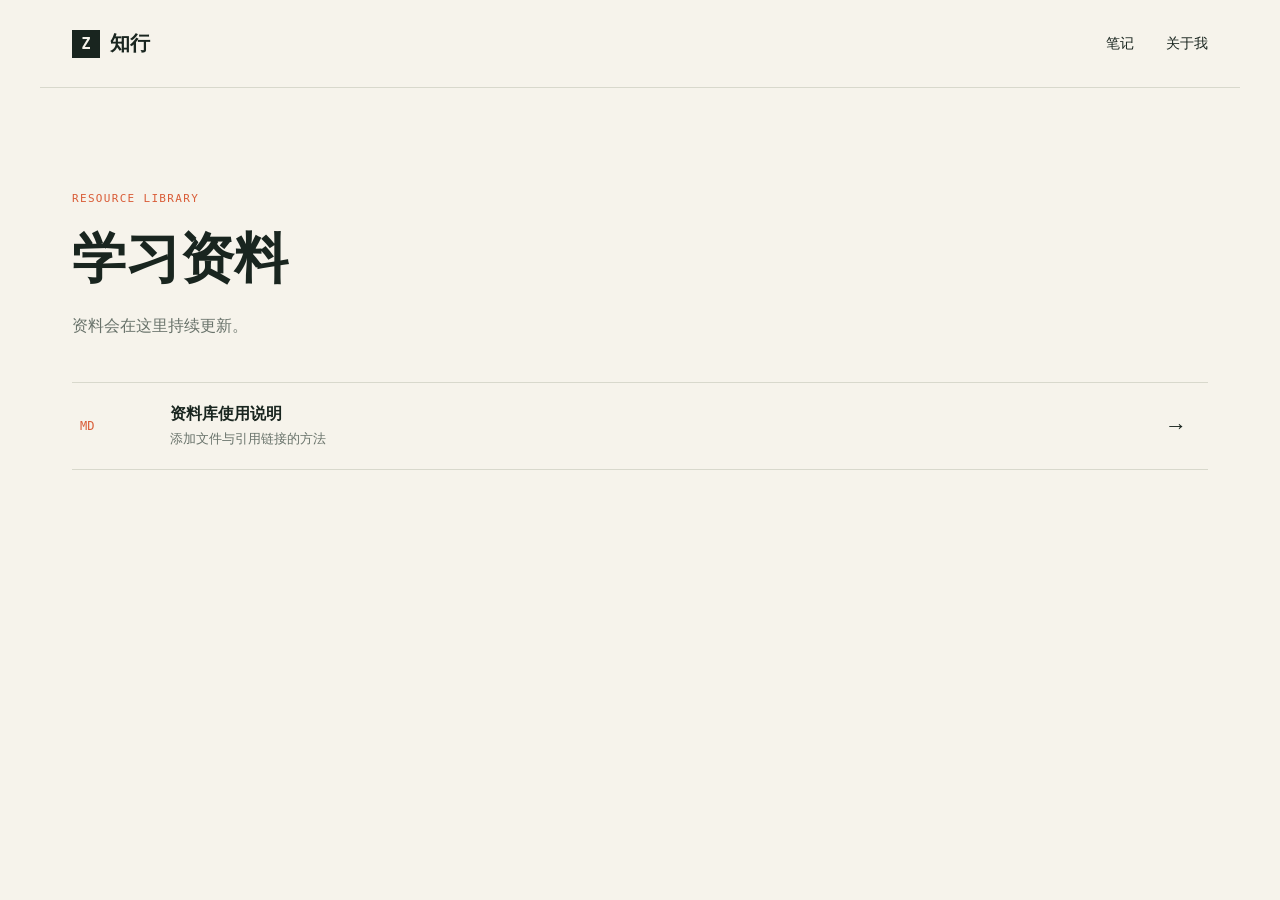
==== assets/index.html @ 028ac0ce "Add files via upload" ====
<!doctype html><html lang="zh-CN"><head><meta charset="UTF-8"><meta name="viewport" content="width=device-width,initial-scale=1.0"><title>学习资料｜知行</title><link rel="stylesheet" href="../styles.css"></head><body><header class="site-header"><a class="brand" href="../"><span class="brand-mark">Z</span><span>知行</span></a><nav><a href="../posts/">笔记</a><a href="../#about">关于我</a></nav></header><main><section class="section"><p class="eyebrow">RESOURCE LIBRARY</p><h1 style="font-family:var(--serif);font-size:54px;margin:0 0 20px">学习资料</h1><p style="color:var(--muted);margin-bottom:45px">资料会在这里持续更新。</p><div class="resource-list"><a class="resource" href="README.md"><span class="file-type">MD</span><span><strong>资料库使用说明</strong><small>添加文件与引用链接的方法</small></span><span class="resource-arrow">→</span></a></div></section></main></body></html>
---- styles.css ----
:root{--ink:#19251f;--paper:#f6f3eb;--muted:#69736b;--line:#d8d8cc;--accent:#d95c37;--card:#ecebdc;--serif:"Noto Serif SC",serif;--sans:"Outfit",sans-serif;--mono:"DM Mono",monospace}*{box-sizing:border-box}html{scroll-behavior:smooth}body{margin:0;background:var(--paper);color:var(--ink);font-family:var(--sans);font-size:16px}a{color:inherit;text-decoration:none}.site-header,main,footer{max-width:1200px;margin:auto}.site-header{height:88px;display:flex;align-items:center;justify-content:space-between;padding:0 32px;border-bottom:1px solid var(--line)}.brand{display:flex;align-items:center;gap:10px;font-family:var(--serif);font-size:20px;font-weight:700}.brand-mark{display:grid;place-items:center;width:28px;height:28px;color:var(--paper);background:var(--ink);font-family:var(--mono);font-size:15px}.site-header nav{display:flex;gap:32px;font-size:14px}.site-header nav a{transition:color .2s}.site-header nav a:hover,.text-link:hover{color:var(--accent)}.theme-toggle{border:1px solid var(--line);background:transparent;border-radius:50%;width:36px;height:36px;font-size:18px;cursor:pointer}.hero{position:relative;padding:112px 32px 128px;overflow:hidden;border-bottom:1px solid var(--line)}.eyebrow{margin:0 0 18px;color:var(--accent);font:500 11px var(--mono);letter-spacing:.12em}.hero h1,.section h2,.about h2{position:relative;margin:0;font:600 clamp(42px,7vw,88px)/1.12 var(--serif);letter-spacing:-.06em}.hero h1 em,.about em{font-weight:500;color:var(--accent)}.hero-copy{position:relative;max-width:470px;margin:28px 0;color:var(--muted);line-height:1.8}.hero-actions{position:relative;display:flex;gap:26px;align-items:center}.button{padding:13px 18px;background:var(--ink);color:var(--paper);font-size:14px}.button span{margin-left:18px;font-size:20px}.text-link{font-size:14px;text-decoration:underline;text-underline-offset:4px}.hero-orbit{position:absolute;right:8%;top:74px;width:232px;height:232px;border:1px solid var(--line);border-radius:50%;animation:spin 20s linear infinite}.hero-orbit:after{content:"";position:absolute;left:66px;top:66px;width:98px;height:98px;border-radius:50%;background:var(--accent)}.hero-orbit span{position:absolute;font:11px var(--mono);letter-spacing:.08em}.hero-orbit span:nth-child(1){left:30px;top:35px}.hero-orbit span:nth-child(2){right:17px;bottom:68px}.hero-orbit span:nth-child(3){left:78px;bottom:15px}@keyframes spin{to{transform:rotate(360deg)}}.section{padding:104px 32px}.section-heading{display:flex;justify-content:space-between;align-items:end;margin-bottom:42px}.section h2{font-size:48px}.section-intro{color:var(--muted);font-size:14px;line-height:1.7;text-align:right}.article-grid{display:grid;grid-template-columns:1.5fr 1fr 1fr;gap:1px;background:var(--line);border:1px solid var(--line)}.article{min-height:270px;display:flex;flex-direction:column;padding:28px;background:var(--paper);transition:background .25s,transform .25s}.article:hover{background:var(--card)}.article.featured{background:var(--ink);color:var(--paper)}.article-meta{margin:0 0 50px;color:var(--muted);font:11px var(--mono)}.featured .article-meta{color:#aeb7ad}.article h3{margin:0;max-width:400px;font:600 25px/1.35 var(--serif);letter-spacing:-.04em}.article p:not(.article-meta){color:#bec6bd;line-height:1.7}.read-more{margin-top:auto;font-size:13px}.read-more b{margin-left:8px;color:var(--accent);font-size:18px}.library{background:#e7e5d8}.resource-list{border-top:1px solid var(--line)}.resource{display:grid;grid-template-columns:70px 1fr 35px;align-items:center;gap:20px;padding:21px 8px;border-bottom:1px solid var(--line);transition:padding .2s,background .2s}.resource:hover{padding-left:16px;background:rgba(255,255,255,.32)}.file-type{color:var(--accent);font:12px var(--mono)}.resource strong,.resource small{display:block}.resource small{margin-top:5px;color:var(--muted);font-size:13px}.resource-arrow{font-size:22px}.about{padding:115px 32px;max-width:820px}.about h2{font-size:55px}.about>p:not(.eyebrow){max-width:520px;margin:24px 0 28px;color:var(--muted);line-height:1.8}footer{display:flex;align-items:center;justify-content:space-between;padding:30px 32px;border-top:1px solid var(--line);font-size:12px;color:var(--muted)}footer .brand{color:var(--ink);font-size:16px}.back-top{color:var(--ink)}body.dark{--ink:#e8ecdf;--paper:#19251f;--muted:#aeb7ad;--line:#3e4a42;--card:#26362e}.dark .library{background:#203028}.dark .featured{background:#101813}.dark .brand-mark{color:var(--ink);background:var(--paper)}@media(max-width:720px){.site-header{padding:0 20px;height:70px}.site-header nav{display:none}.hero,.section,.about{padding-left:20px;padding-right:20px}.hero{padding-top:80px;padding-bottom:85px}.hero-orbit{opacity:.25;right:-70px;top:45px}.section{padding-top:70px;padding-bottom:70px}.section-heading{align-items:start;gap:20px}.section h2{font-size:38px}.section-intro{display:none}.article-grid{grid-template-columns:1fr}.article{min-height:190px}.article-meta{margin-bottom:28px}.about h2{font-size:40px}footer{padding:26px 20px;gap:15px}footer p{display:none}}
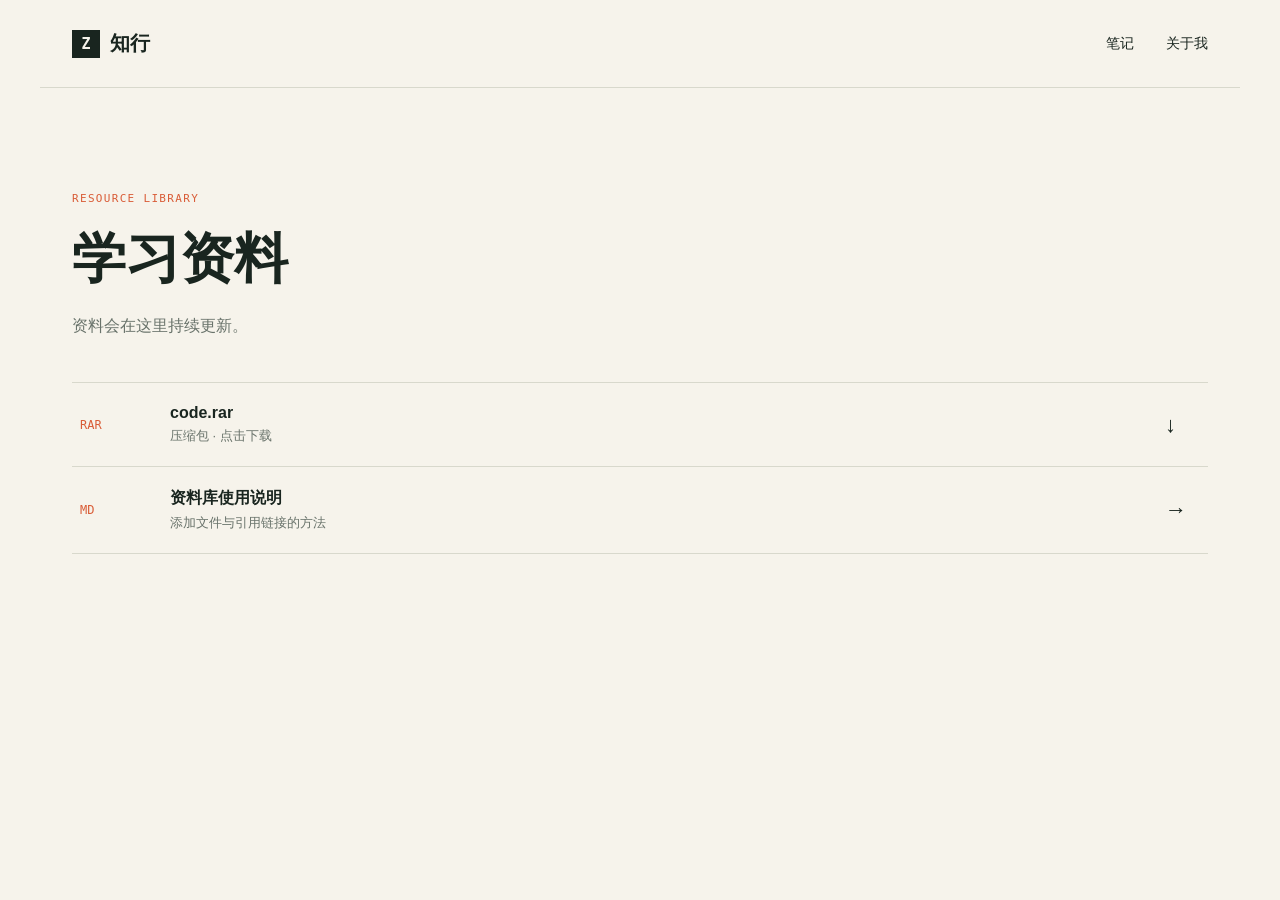
==== commit 5e8655c5: "Add code.rar download to resource library" ====
--- a/assets/index.html
+++ b/assets/index.html
@@ -1 +1 @@
-<!doctype html><html lang="zh-CN"><head><meta charset="UTF-8"><meta name="viewport" content="width=device-width,initial-scale=1.0"><title>学习资料｜知行</title><link rel="stylesheet" href="../styles.css"></head><body><header class="site-header"><a class="brand" href="../"><span class="brand-mark">Z</span><span>知行</span></a><nav><a href="../posts/">笔记</a><a href="../#about">关于我</a></nav></header><main><section class="section"><p class="eyebrow">RESOURCE LIBRARY</p><h1 style="font-family:var(--serif);font-size:54px;margin:0 0 20px">学习资料</h1><p style="color:var(--muted);margin-bottom:45px">资料会在这里持续更新。</p><div class="resource-list"><a class="resource" href="README.md"><span class="file-type">MD</span><span><strong>资料库使用说明</strong><small>添加文件与引用链接的方法</small></span><span class="resource-arrow">→</span></a></div></section></main></body></html>
+<!doctype html><html lang="zh-CN"><head><meta charset="UTF-8"><meta name="viewport" content="width=device-width,initial-scale=1.0"><title>学习资料｜知行</title><link rel="stylesheet" href="../styles.css"></head><body><header class="site-header"><a class="brand" href="../"><span class="brand-mark">Z</span><span>知行</span></a><nav><a href="../posts/">笔记</a><a href="../#about">关于我</a></nav></header><main><section class="section"><p class="eyebrow">RESOURCE LIBRARY</p><h1 style="font-family:var(--serif);font-size:54px;margin:0 0 20px">学习资料</h1><p style="color:var(--muted);margin-bottom:45px">资料会在这里持续更新。</p><div class="resource-list"><a class="resource" href="code.rar" download><span class="file-type">RAR</span><span><strong>code.rar</strong><small>压缩包 · 点击下载</small></span><span class="resource-arrow">↓</span></a><a class="resource" href="README.md"><span class="file-type">MD</span><span><strong>资料库使用说明</strong><small>添加文件与引用链接的方法</small></span><span class="resource-arrow">→</span></a></div></section></main></body></html>
